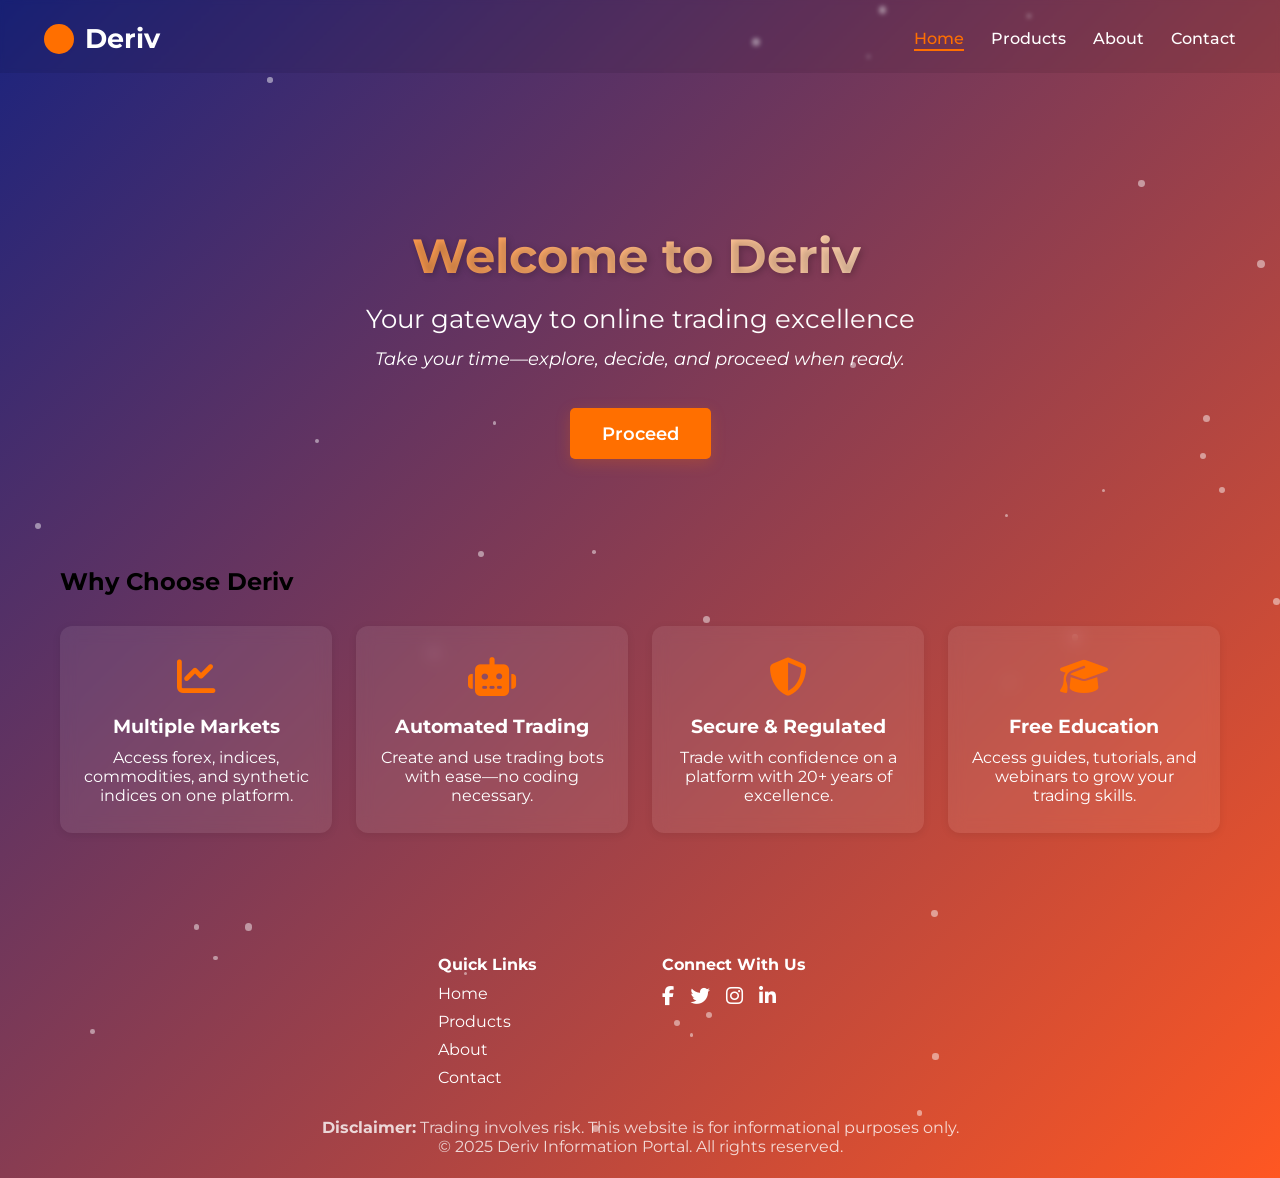
==== index.html @ 1f872f83 "Add files via upload" ====
<!DOCTYPE html>
<html lang="en">
<head>
  <meta charset="UTF-8">
  <meta name="viewport" content="width=device-width, initial-scale=1.0">
  <title>Deriv Home</title>
  <link href="https://fonts.googleapis.com/css2?family=Montserrat:wght@400;500;600;700&display=swap" rel="stylesheet">
  <link rel="stylesheet" href="styles.css">
  <link rel="stylesheet" href="https://cdnjs.cloudflare.com/ajax/libs/font-awesome/6.4.0/css/all.min.css">
</head>
<body>
  <div class="container">
    <div class="particles" id="particles"></div>
    <nav class="navbar">
      <a href="index.html" class="logo">
        <span class="logo-icon"></span>
        Deriv
      </a>
      <div class="nav-links">
        <a href="index.html" class="active">Home</a>
        <a href="products.html">Products</a>
        <a href="about.html">About</a>
        <a href="contact.html">Contact</a>
      </div>
    </nav>
    <div class="content">
      <section class="hero">
        <div class="hero-content">
          <h1 class="welcome">Welcome to Deriv</h1>
          <p class="subtitle">Your gateway to online trading excellence</p>
          <p class="prompt">Take your time—explore, decide, and proceed when ready.</p>
          <div class="cta-buttons">
            <button class="cta-button primary" onclick="proceed()">Proceed</button>
          </div>
        </div>
      </section>
      <section class="highlights">
        <h2 class="section-title">Why Choose Deriv</h2>
        <div class="highlights-grid">
          <div class="highlight-card">
            <div class="highlight-icon"><i class="fas fa-chart-line"></i></div>
            <h3>Multiple Markets</h3>
            <p>Access forex, indices, commodities, and synthetic indices on one platform.</p>
          </div>
          <div class="highlight-card">
            <div class="highlight-icon"><i class="fas fa-robot"></i></div>
            <h3>Automated Trading</h3>
            <p>Create and use trading bots with ease—no coding necessary.</p>
          </div>
          <div class="highlight-card">
            <div class="highlight-icon"><i class="fas fa-shield-alt"></i></div>
            <h3>Secure & Regulated</h3>
            <p>Trade with confidence on a platform with 20+ years of excellence.</p>
          </div>
          <div class="highlight-card">
            <div class="highlight-icon"><i class="fas fa-graduation-cap"></i></div>
            <h3>Free Education</h3>
            <p>Access guides, tutorials, and webinars to grow your trading skills.</p>
          </div>
        </div>
      </section>
    </div>
    <footer class="footer">
      <div class="footer-content">
        <div class="footer-section">
          <h3>Quick Links</h3>
          <ul>
            <li><a href="index.html">Home</a></li>
            <li><a href="products.html">Products</a></li>
            <li><a href="about.html">About</a></li>
            <li><a href="contact.html">Contact</a></li>
          </ul>
        </div>
        <div class="footer-section">
          <h3>Connect With Us</h3>
          <div class="social-icons">
            <a href="#"><i class="fab fa-facebook-f"></i></a>
            <a href="#"><i class="fab fa-twitter"></i></a>
            <a href="#"><i class="fab fa-instagram"></i></a>
            <a href="#"><i class="fab fa-linkedin-in"></i></a>
          </div>
        </div>
      </div>
      <div class="footer-bottom">
        <p><strong>Disclaimer:</strong> Trading involves risk. This website is for informational purposes only.</p>
        <p>&copy; 2025 Deriv Information Portal. All rights reserved.</p>
      </div>
    </footer>
  </div>
  <script src="script.js"></script>
</body>
</html>
---- styles.css ----
/* ======= GLOBAL RESETS & FONTS ======= */
* { margin: 0; padding: 0; box-sizing: border-box; }
html, body {
  font-family: 'Montserrat', Arial, sans-serif;
  background: #f8f8f8;
  scroll-behavior: smooth;
  overflow-x: hidden;
}
a { text-decoration: none; color: inherit; transition: color 0.3s; }
ul, ol { list-style: none; }
img { max-width: 100%; height: auto; }
button { cursor: pointer; font-family: 'Montserrat', Arial, sans-serif; }

/* ========== CONTAINER & STRUCTURE ========== */
.container {
  min-height: 100vh;
  background: linear-gradient(135deg, #1a237e 0%, #ff5722 100%);
  position: relative;
  overflow: hidden;
  display: flex;
  flex-direction: column;
}
.content {
  max-width: 1200px;
  margin: 0 auto;
  padding: 90px 20px 40px 20px;
  flex: 1 1 auto;
  width: 100%;
  position: relative;
  z-index: 1;
}

/* ========== NAVBAR ========== */
.navbar {
  width: 100%;
  display: flex;
  justify-content: space-between;
  align-items: center;
  padding: 22px 44px 18px 44px;
  position: relative;
  z-index: 10;
  background: rgba(0,0,0,0.08);
  backdrop-filter: blur(2px);
}
.logo {
  font-size: 1.7em;
  font-weight: 700;
  color: #fff;
  display: flex; align-items: center;
}
.logo-icon {
  width: 30px; height: 30px;
  background: #ff6f00;
  border-radius: 50%;
  margin-right: 11px; display: inline-block;
}
.nav-links { display: flex; gap: 27px; }
.nav-links a {
  color: #fff;
  font-weight: 500;
  font-size: 1em;
  position: relative;
}
.nav-links a::after {
  content: '';
  position: absolute; width: 0; height: 2px;
  left: 0; bottom: -3px;
  background: #ff6f00;
  transition: width 0.3s;
}
.nav-links a:hover, .nav-links a.active { color: #ff6f00; }
.nav-links a:hover::after, .nav-links a.active::after { width: 100%; }

/* ========== HERO SECTION ========== */
.hero {
  padding: 64px 0 30px 0;
  text-align: center;
  margin-bottom: 58px;
  position: relative;
}
.welcome {
  font-size: 3rem;
  font-weight: bold;
  background: linear-gradient(to right, #ff6f00, #fff);
  -webkit-background-clip: text;
  background-clip: text;
  color: transparent;
  text-shadow: 2px 2px 7px rgba(0, 0, 0, 0.22);
  animation: fadeIn 1.5s ease-out;
  margin-bottom: 18px;
  max-width: 90vw;
}
.subtitle {
  font-size: 1.6em;
  color: #fff;
  margin-bottom: 13px;
  opacity: 0.9;
  animation: fadeIn 1.8s ease-out 0.2s both;
}
.prompt {
  font-size: 1.15em;
  color: #fff;
  font-style: italic;
  margin-bottom: 38px;
  opacity: 0.89;
  animation: fadeIn 2s ease-out 0.5s both;
}
.cta-buttons { display: flex; justify-content: center; gap: 18px; margin-top: 27px; }
.cta-button, .proceed-button {
  padding: 14px 32px;
  font-size: 1.15em;
  background: #ff6f00;
  border-radius: 5px;
  color: #fff;
  font-weight: 600;
  border: none;
  box-shadow: 0 4px 15px rgba(255,111,0,0.23);
  transition: background 0.2s, transform 0.19s, box-shadow 0.3s;
  position: relative;
  overflow: hidden;
}
.cta-button.secondary {
  background: transparent;
  color: #fff;
  border: 2px solid #fff;
  font-weight: 500;
}
.cta-button:hover, .proceed-button:hover {
  background: #ff8c42;
  transform: translateY(-4px) scale(1.06);
  box-shadow: 0 7px 28px rgba(255,111,0,0.32);
}
.cta-button:active, .proceed-button:active {
  animation: bounce 0.48s;
  transform: translateY(0) scale(1);
}
.cta-button::after, .proceed-button::after {
  content: '';
  position: absolute;
  border-radius: 50%;
  background: rgba(255,255,255,0.22);
  width: 150%; height: 150%;
  top: 50%; left: 50%;
  transform: translate(-50%, -50%) scale(0);
  opacity: 0;
  transition: transform 0.8s, opacity 0.8s;
}
.cta-button:hover::after, .proceed-button:hover::after {
  transform: translate(-50%, -50%) scale(1);
  opacity: 1;
}

/* ========== HIGHLIGHTS SECTION ========== */
.highlights { padding: 20px 0 44px 0; }
.highlights-grid {
  display: grid;
  grid-template-columns: repeat(auto-fit, minmax(210px, 1fr));
  gap: 24px;
  margin-top: 30px;
}
.highlight-card {
  background: rgba(255,255,255,0.084);
  border-radius: 12px;
  padding: 28px 20px;
  text-align: center;
  color: #fff;
  transition: box-shadow 0.33s, transform 0.33s;
  backdrop-filter: blur(8px);
  box-shadow: 0 2px 9px rgba(0,0,0,0.08);
}
.highlight-card:hover {
  box-shadow: 0 12px 30px rgba(0,0,0,0.12);
  transform: translateY(-8px) scale(1.03);
}
.highlight-icon { font-size: 2.4em; color: #ff6f00; margin-bottom: 14px; }
.highlight-card h3 { font-size: 1.18em; margin-bottom: 10px; }
.highlight-card p { font-size: 0.99em; }

/* ========== FOOTER ========== */
.footer {
  width: 100%; background: transparent; color: #fff;
  position: relative; bottom: 0;
  padding: 38px 0 22px 0;
  z-index: 2;
}
.footer-content { display: flex; flex-wrap: wrap; gap: 44px; justify-content: center; margin-bottom: 22px; }
.footer-section { min-width: 180px; }
.footer-section h3 { font-size: 1em; margin-bottom: 10px; }
.footer-section ul { padding-left: 0; }
.footer-section li { margin-bottom: 9px; }
.social-icons a { margin-right: 12px; font-size: 1.22em; color: #fff; transition: color 0.3s; }
.social-icons a:hover { color: #ff6f00; }
.footer-bottom { text-align: center; font-size: 0.97em; color: rgba(255,255,255,0.79); }

/* ====== PARTICLES ====== */
.particles { position: absolute; top: 0; left: 0; width: 100%; height: 100%; z-index: 0; pointer-events: none; }
.particle {
  position: absolute;
  border-radius: 50%;
  background: rgba(255,255,255,0.47);
  pointer-events: none;
  animation: float linear infinite;
}
@keyframes fadeIn { 0%{opacity:0;transform:translateY(-26px);} 100%{opacity:1;transform:translateY(0);} }
@keyframes bounce { 0%{transform:scale(1);} 50%{transform:scale(0.95);} 100%{transform:scale(1);} }
@keyframes float { 0%{transform:translateY(0) rotate(0deg);} 100%{transform:translateY(-1000px) rotate(360deg);} }

/* ========== RESPONSIVE ========== */
@media (max-width: 900px) {
  .content { padding: 86px 5vw 40px 5vw; }
  .navbar { padding-left: 18px; padding-right: 18px; }
}
@media (max-width: 650px) {
  .navbar { flex-direction: column; padding: 14px 3vw 10px 3vw; }
  .content { padding: 70px 3vw 20px 3vw; }
  .welcome { font-size: 2em; }
  .subtitle, .prompt { font-size: 1em; }
  .footer-content { gap: 17px; }
}
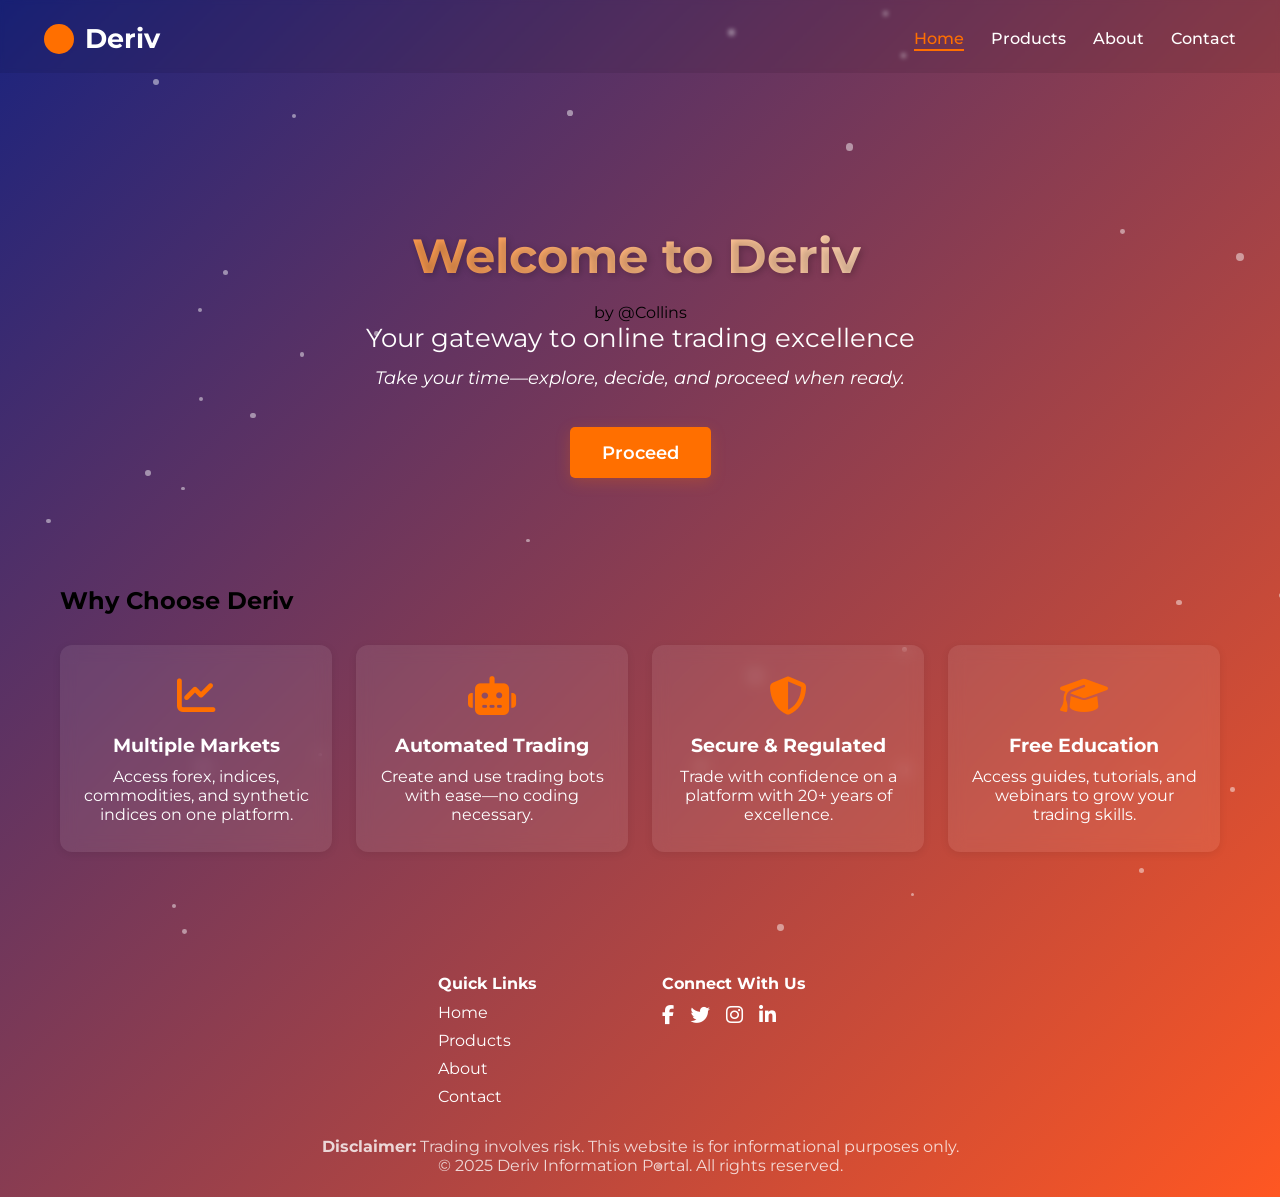
==== commit 7d416790: "Update index.html" ====
--- a/index.html
+++ b/index.html
@@ -27,6 +27,7 @@
       <section class="hero">
         <div class="hero-content">
           <h1 class="welcome">Welcome to Deriv</h1>
+          <p>by @Collins</p>
           <p class="subtitle">Your gateway to online trading excellence</p>
           <p class="prompt">Take your time—explore, decide, and proceed when ready.</p>
           <div class="cta-buttons">
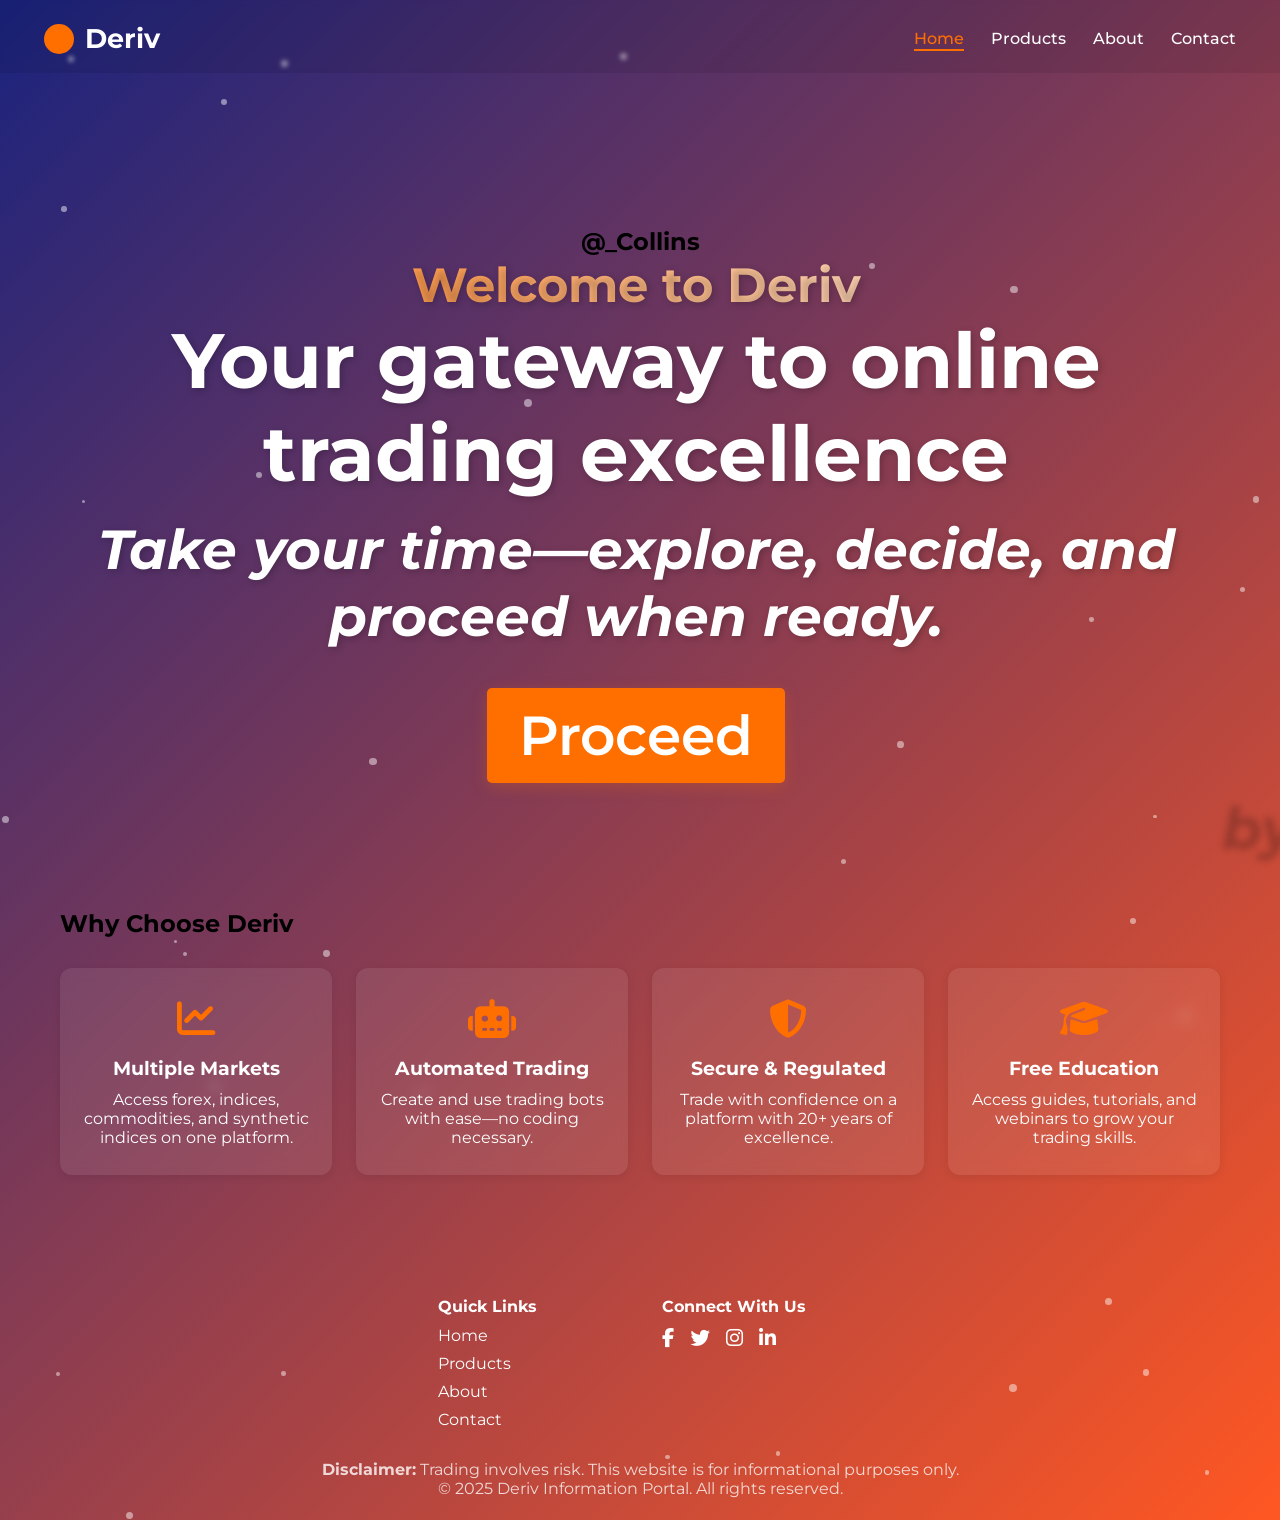
==== commit 5fa1ff58: "Update index.html" ====
--- a/index.html
+++ b/index.html
@@ -26,8 +26,8 @@
     <div class="content">
       <section class="hero">
         <div class="hero-content">
-          <h1 class="welcome">Welcome to Deriv</h1>
-          <p>by @Collins</p>
+          <h2 class="by">@_Collins</h1>
+          <h1 class="welcome">Welcome to Deriv</h>
           <p class="subtitle">Your gateway to online trading excellence</p>
           <p class="prompt">Take your time—explore, decide, and proceed when ready.</p>
           <div class="cta-buttons">
--- a/styles.css
+++ b/styles.css
@@ -29,7 +29,6 @@
   position: relative;
   z-index: 1;
 }
-
 /* ========== NAVBAR ========== */
 .navbar {
   width: 100%;
@@ -90,10 +89,44 @@
   margin-bottom: 18px;
   max-width: 90vw;
 }
+.welcome::after {
+    content: " by @Collins";
+    display: block;
+    font-size: 1.2em;
+    font-style: italic;
+    margin-top: 8px;
+    position: absolute;
+    left: 100%;
+    white-space: nowrap;
+    animation: moveText 5s linear infinite, colorChange 5s infinite;
+}
+
+@keyframes moveText {
+    0% {
+        left: 100%;
+        opacity: 1;
+    }
+    80% {
+        left: 0%;
+        opacity: 1;
+    }
+    100% {
+        left: -20%;
+        opacity: 0;
+    }
+}
+
+@keyframes colorChange {
+    0% { color: red; }
+    25% { color: yellow; }
+    50% { color: blue; }
+    75% { color: green; }
+    63% { color: red; }
+}
 .subtitle {
   font-size: 1.6em;
   color: #fff;
-  margin-bottom: 13px;
+  margin-bottom: 16px;
   opacity: 0.9;
   animation: fadeIn 1.8s ease-out 0.2s both;
 }
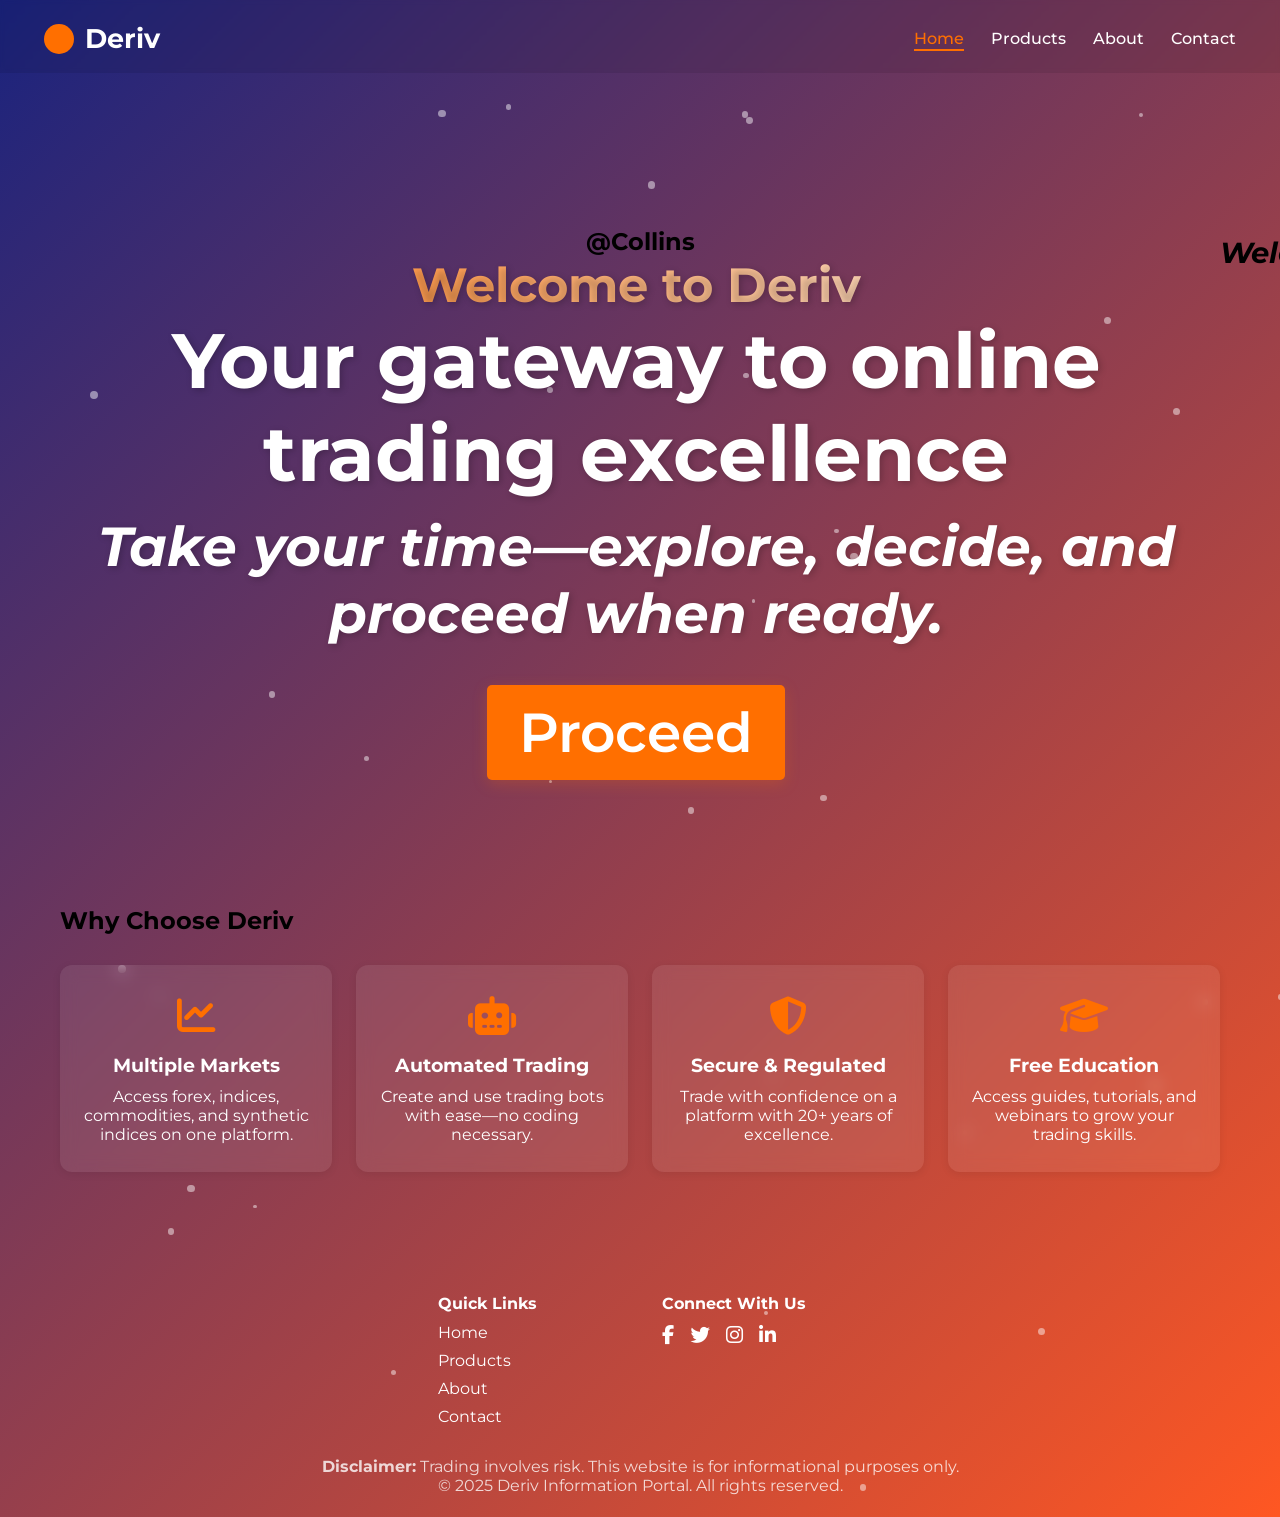
==== commit aab90657: "Update index.html" ====
--- a/index.html
+++ b/index.html
@@ -26,7 +26,7 @@
     <div class="content">
       <section class="hero">
         <div class="hero-content">
-          <h2 class="by">@_Collins</h1>
+          <h2 class="by">@Collins</h>
           <h1 class="welcome">Welcome to Deriv</h>
           <p class="subtitle">Your gateway to online trading excellence</p>
           <p class="prompt">Take your time—explore, decide, and proceed when ready.</p>
--- a/styles.css
+++ b/styles.css
@@ -77,20 +77,8 @@
   margin-bottom: 58px;
   position: relative;
 }
-.welcome {
-  font-size: 3rem;
-  font-weight: bold;
-  background: linear-gradient(to right, #ff6f00, #fff);
-  -webkit-background-clip: text;
-  background-clip: text;
-  color: transparent;
-  text-shadow: 2px 2px 7px rgba(0, 0, 0, 0.22);
-  animation: fadeIn 1.5s ease-out;
-  margin-bottom: 18px;
-  max-width: 90vw;
-}
-.welcome::after {
-    content: " by @Collins";
+.by::before {
+    content: "Welcome";
     display: block;
     font-size: 1.2em;
     font-style: italic;
@@ -98,9 +86,8 @@
     position: absolute;
     left: 100%;
     white-space: nowrap;
-    animation: moveText 5s linear infinite, colorChange 5s infinite;
-}
-
+    animation: moveText 9s linear infinite, colorChange 7s infinite;
+}
 @keyframes moveText {
     0% {
         left: 100%;
@@ -117,16 +104,28 @@
 }
 
 @keyframes colorChange {
-    0% { color: red; }
-    25% { color: yellow; }
-    50% { color: blue; }
-    75% { color: green; }
-    63% { color: red; }
+    0% { color: coral; }
+    25% { color: red + pink; }
+    50% { color: blue + green; }
+    75% { color: crimson; }
+    63% { color: orange + blue; }
+}
+.welcome {
+  font-size: 3rem;
+  font-weight: bold;
+  background: linear-gradient(to right, #ff6f00, #fff);
+  -webkit-background-clip: text;
+  background-clip: text;
+  color: transparent;
+  text-shadow: 2px 2px 7px rgba(0, 0, 0, 0.22);
+  animation: fadeIn 1.5s ease-out;
+  margin-bottom: 18px;
+  max-width: 90vw;
 }
 .subtitle {
   font-size: 1.6em;
   color: #fff;
-  margin-bottom: 16px;
+  margin-bottom: 13px;
   opacity: 0.9;
   animation: fadeIn 1.8s ease-out 0.2s both;
 }
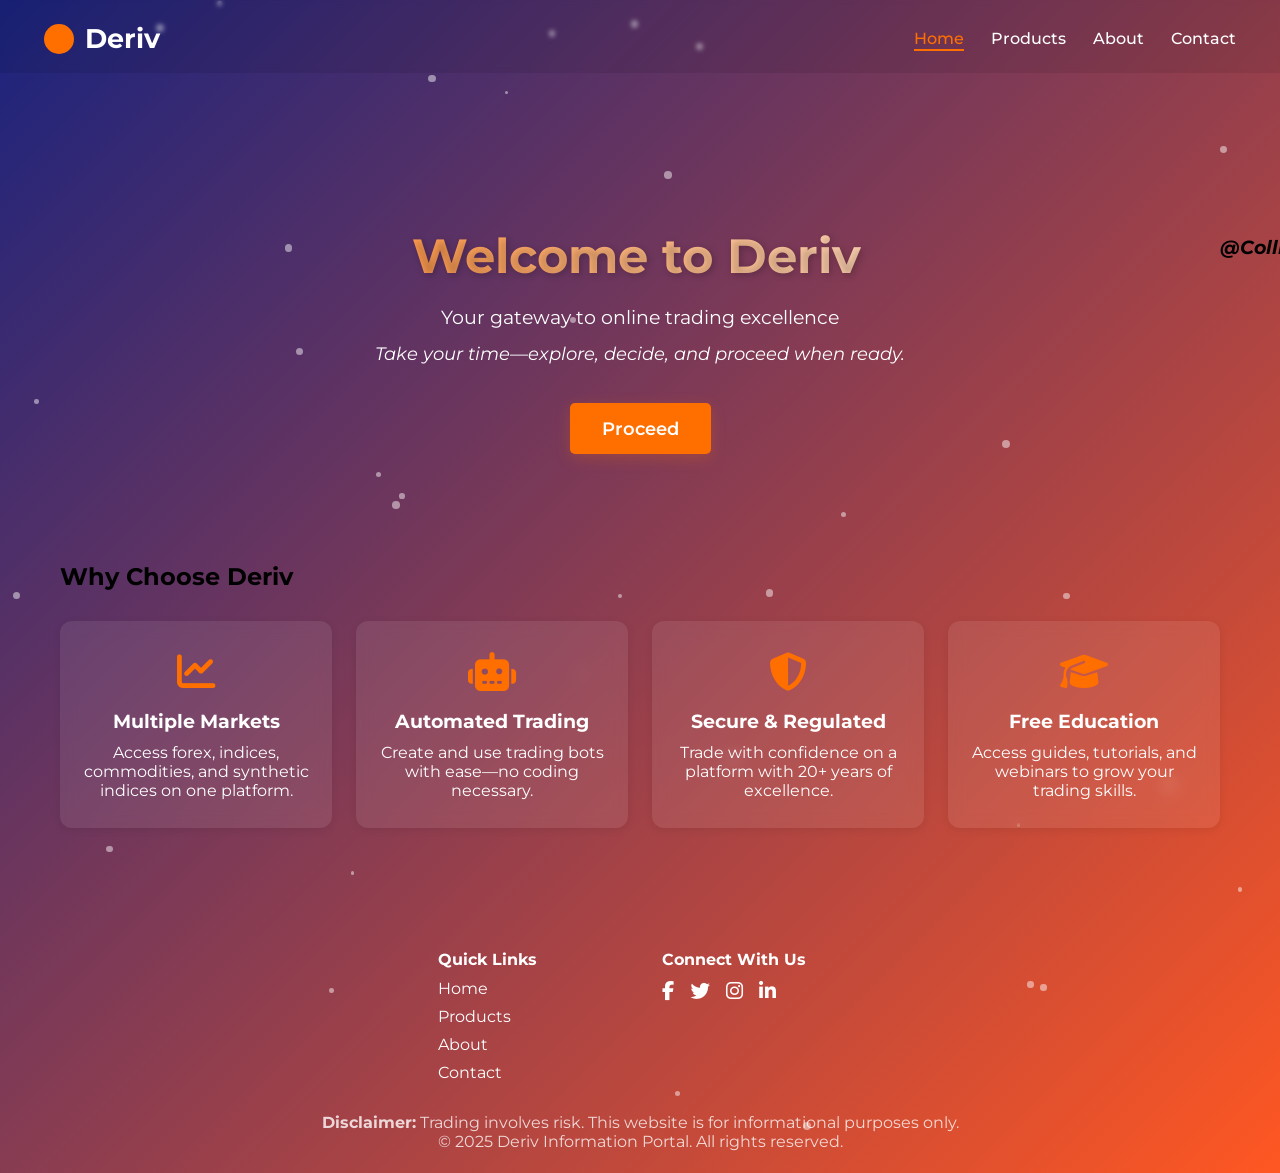
==== commit 3ab0cee8: "Update index.html" ====
--- a/index.html
+++ b/index.html
@@ -26,8 +26,8 @@
     <div class="content">
       <section class="hero">
         <div class="hero-content">
-          <h2 class="by">@Collins</h>
-          <h1 class="welcome">Welcome to Deriv</h>
+          <h1 class="by">@Collins</h1>
+          <h2 class="welcome">Welcome to Deriv</h2>
           <p class="subtitle">Your gateway to online trading excellence</p>
           <p class="prompt">Take your time—explore, decide, and proceed when ready.</p>
           <div class="cta-buttons">
--- a/styles.css
+++ b/styles.css
@@ -77,8 +77,8 @@
   margin-bottom: 58px;
   position: relative;
 }
-.by::before {
-    content: "Welcome";
+.by {
+    content: "@Collins";
     display: block;
     font-size: 1.2em;
     font-style: italic;
@@ -119,11 +119,11 @@
   color: transparent;
   text-shadow: 2px 2px 7px rgba(0, 0, 0, 0.22);
   animation: fadeIn 1.5s ease-out;
-  margin-bottom: 18px;
+  margin-bottom: 20px;
   max-width: 90vw;
 }
 .subtitle {
-  font-size: 1.6em;
+  font-size: 1.2em;
   color: #fff;
   margin-bottom: 13px;
   opacity: 0.9;
